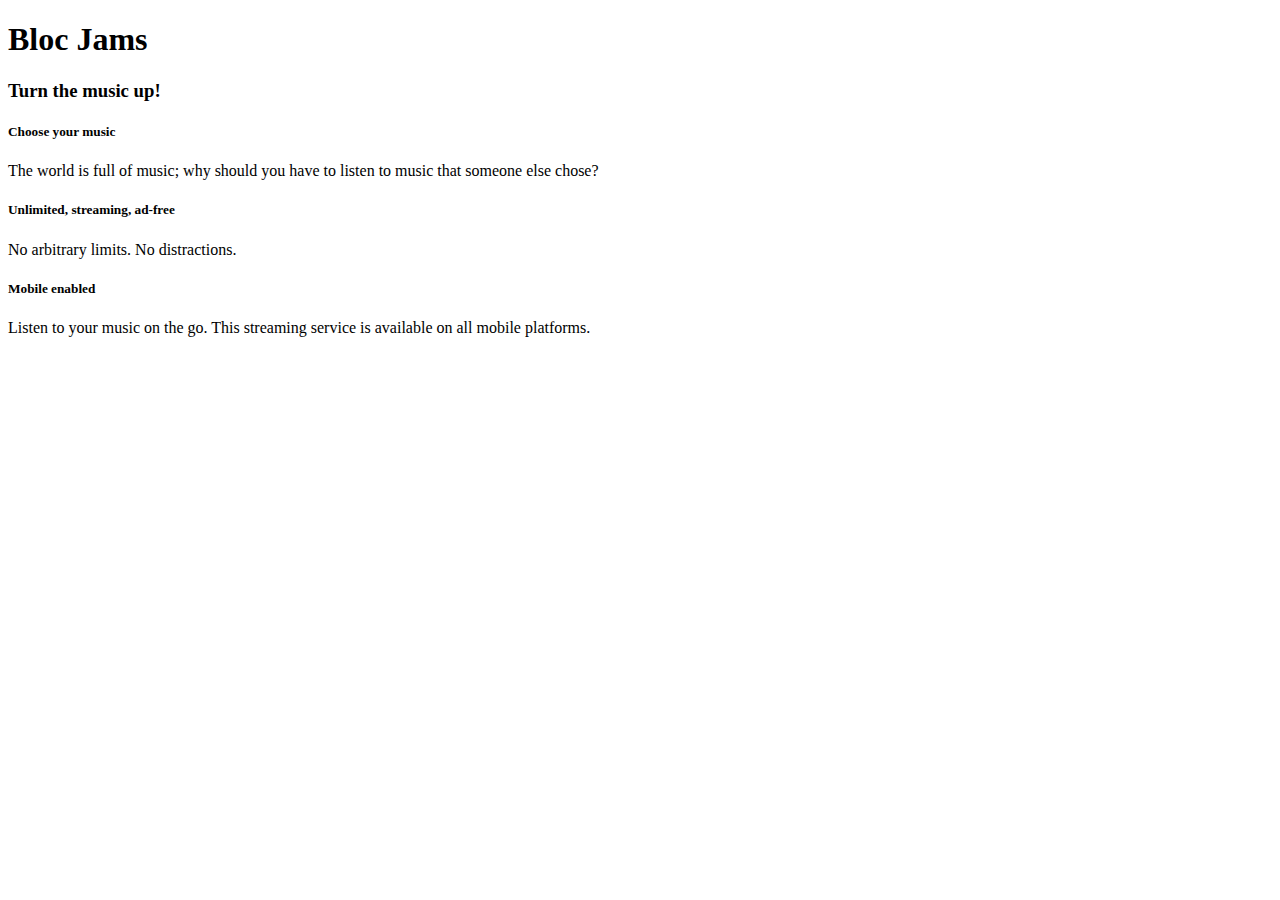
==== index.html @ de937436 "assignment completed" ====
<!DOCTYPE html>
<html>
    <head></head>
     <title>Bloc Jams</title>
    <body>
      <nav> <!-- navigation bar -->
      </nav>

      <section> <!-- hero content -->

        <h1>Bloc Jams</h1>
        <h3>Turn the music up!</h3>

      </section>

      <section> <!-- selling points -->

        <div>
                 <h5>Choose your music</h5>
                 <p>The world is full of music; why should you have to listen to music that someone else chose?</p>
        </div>

        <div>
                <h5>Unlimited, streaming, ad-free</h5>
                <p>No arbitrary limits. No distractions.</p>
        </div>

        <div>
                <h5>Mobile enabled</h5>
                <p>Listen to your music on the go. This streaming service is available on all mobile platforms.</p>
        </div>

      </section>


    </body>
</html>
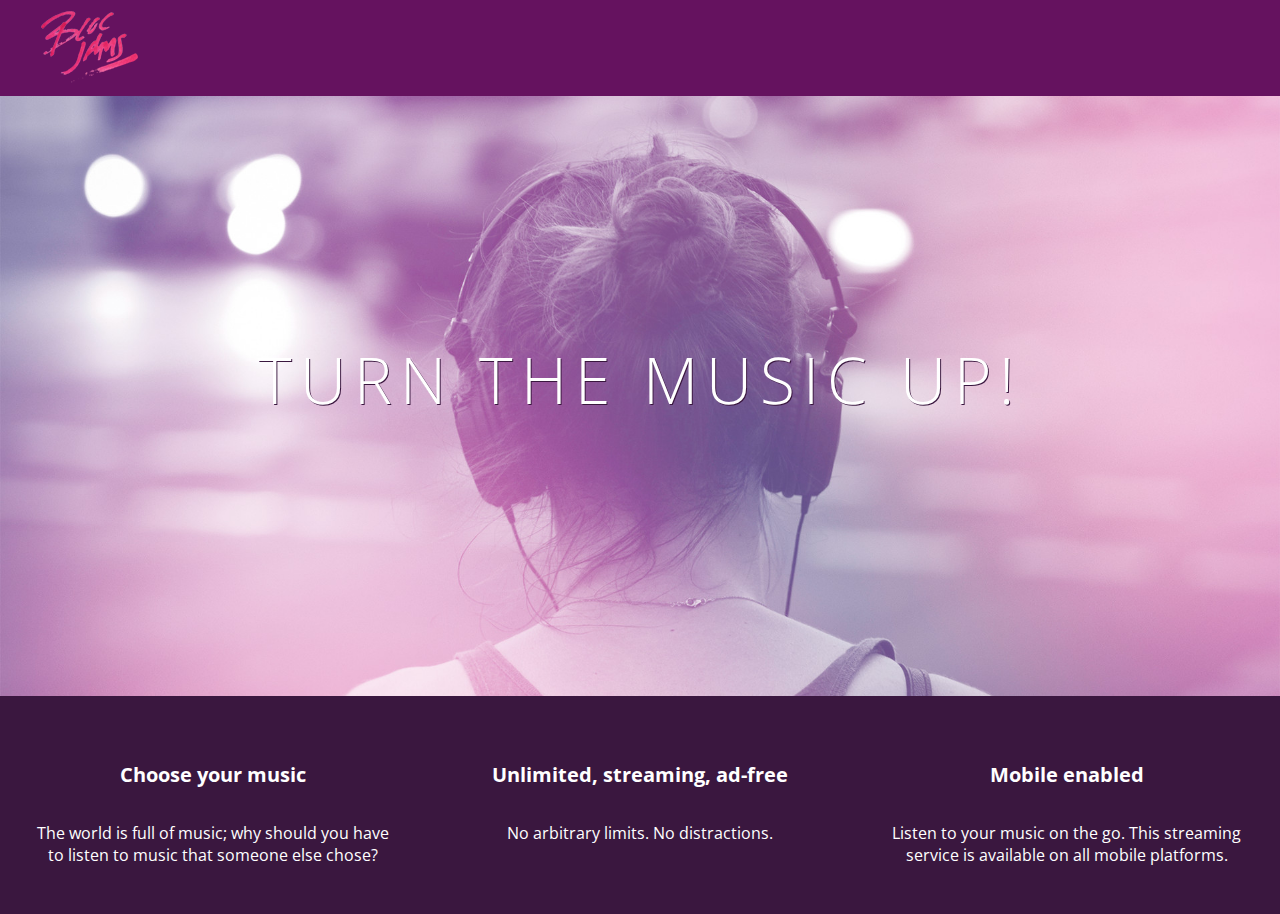
==== commit ed8afbbc: "checkpoint-6-style-css" ====
--- a/index.html
+++ b/index.html
@@ -2,32 +2,37 @@
 <html>
     <head></head>
      <title>Bloc Jams</title>
-    <body>
-      <nav> <!-- navigation bar -->
+       <link rel="stylesheet" type="text/css" href="styles/normalize.css">
+        <link rel="stylesheet" type="text/css" href="styles/main.css">
+        <link rel="stylesheet" type="text/css" href="http://fonts.googleapis.com/css?family=Open+Sans:400,800,600,700,300">
+        <link rel="stylesheet" type="text/css" href="http://code.ionicframework.com/ionicons/2.0.1/css/ionicons.min.css">
+    <body class="landing">
+      <nav class="navbar"> <!-- nav bar -->
+             <img src="assets/images/bloc_jams_logo.png" alt="bloc jams logo" class="logo">
       </nav>
 
-      <section> <!-- hero content -->
-
-        <h1>Bloc Jams</h1>
-        <h3>Turn the music up!</h3>
-
+      <section class="hero-content"> <!-- hero content -->
+        <h1 class="hero-title">Turn the music up!</h1>
       </section>
 
-      <section> <!-- selling points -->
 
-        <div>
-                 <h5>Choose your music</h5>
-                 <p>The world is full of music; why should you have to listen to music that someone else chose?</p>
+      <section class="selling-points"> <!-- selling points -->
+        <div class="point">
+               <span class="ion-music-note"></span>
+               <h5 class="point-title">Choose your music</h5>
+               <p class="point-description">The world is full of music; why should you have to listen to music that someone else chose?</p>
         </div>
 
-        <div>
-                <h5>Unlimited, streaming, ad-free</h5>
-                <p>No arbitrary limits. No distractions.</p>
+        <div class="point">
+                 <span class="ion-radio-waves"></span>
+                 <h5 class="point-title">Unlimited, streaming, ad-free</h5>
+                 <p class="point-description">No arbitrary limits. No distractions.</p>
         </div>
 
-        <div>
-                <h5>Mobile enabled</h5>
-                <p>Listen to your music on the go. This streaming service is available on all mobile platforms.</p>
+        <div class="point">
+                 <span class="ion-iphone"></span>
+                 <h5 class="point-title">Mobile enabled</h5>
+                 <p class="point-description">Listen to your music on the go. This streaming service is available on all mobile platforms.</p>
         </div>
 
       </section>
--- a/styles/main.css
+++ b/styles/main.css
@@ -0,0 +1,70 @@
+html {
+     height: 100%; /* makes sure our HTML takes up 100% of the browser window */
+     font-size: 100%;
+ }
+
+ body {
+     font-family: 'Open Sans'; /* sets our font to the "Open Sans" typeface */
+     color: white;             /* sets the text color to white */
+     min-height: 100%;         /* says the height of the body must be, at minimum, 100% of the window */
+ }
+
+ body.landing {
+     background-color: rgb(58,23,63); /* sets the background color to an RGB value (see below) */
+ }
+ .navbar {
+     padding: 0.5rem;
+     background-color: rgb(101,18,95);
+ }
+
+ .navbar .logo {
+     position: relative; /* positioning will be explained in a resource */
+     left: 2rem;
+ }
+ .hero-content {
+    position: relative; /* positioning will be explained in a resource */
+    min-height: 600px;  /* hero content element must be _at least_ 600 pixels */
+    background-image: url(../assets/images/bloc_jams_bg.jpg);
+    background-repeat: no-repeat;
+    background-position: center center;
+    background-size: cover;
+}
+.hero-content .hero-title {
+     position: absolute;             /* positioning will be explained in a resource */
+     top: 40%;                       /* positioning will be explained in a resource */
+     -webkit-transform: translateY(-50%);
+     -moz-transform: translateY(-50%);
+     -ms-transform: translateY(-50%);
+     transform: translateY(-50%);
+     width: 100%;                    /* makes sure the title inhabits the full width of its container */
+     text-align: center;             /* aligns text in the horizontal center of the element */
+     font-size: 4rem;                /* specifies the size of the font in root em units */
+     font-weight: 300;               /* makes the font thinner or lighter weight */
+     text-transform: uppercase;      /* transforms the text to be all uppercase lettering */
+     letter-spacing: 0.5rem;         /* puts 0.5 root ems worth of space between each letter */
+     text-shadow: 1px 1px 0px rgb(58,23,63); /* creates a shadow underneath the text for readability over the image */
+ }
+ .selling-points {
+    position: relative;
+    display: table;
+    width: 100%;
+    -webkit-box-sizing: border-box;
+    -moz-box-sizing: border-box;
+    box-sizing: border-box; /* we'll explain this in a resource */
+}
+.point {
+     display: table-cell;
+     position: relative;
+     width: 33.3%;
+     padding: 2rem;
+     text-align: center;
+ }
+ .point .point-title {
+    font-size: 1.25rem;
+}
+.ion-music-note,
+.ion-radio-waves,
+.ion-iphone {
+    color: rgb(233,50,117);
+    font-size: 5rem;
+}
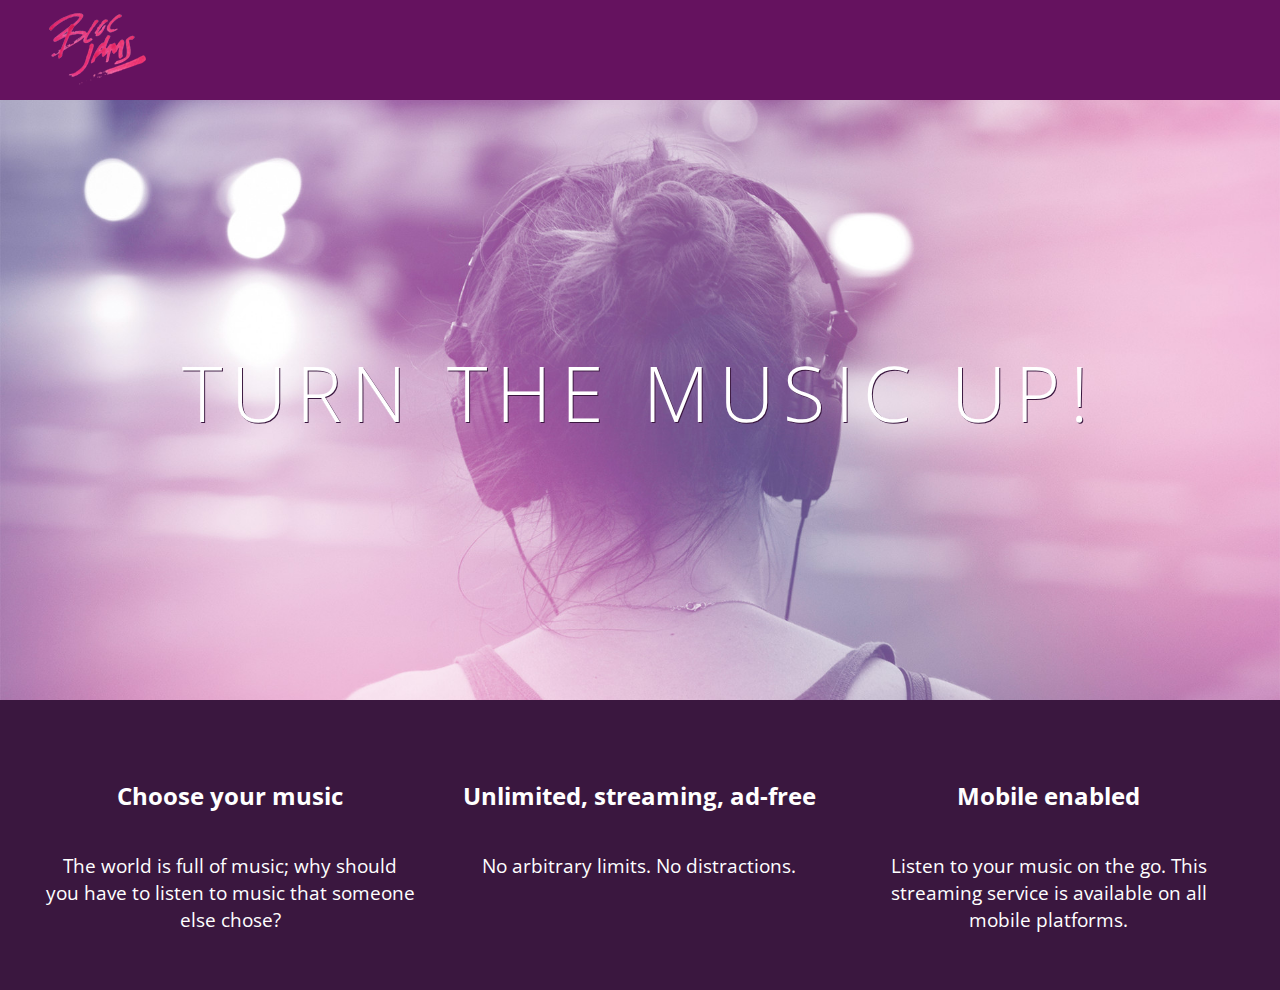
==== commit 733c0ef4: "checkpoint-7-clearfix" ====
--- a/index.html
+++ b/index.html
@@ -2,6 +2,8 @@
 <html>
     <head></head>
      <title>Bloc Jams</title>
+   <link rel="stylesheet" type="text/css" href="styles/landing.css">
+     <meta name="viewport" content="width=device-width, initial-scale=1">
        <link rel="stylesheet" type="text/css" href="styles/normalize.css">
         <link rel="stylesheet" type="text/css" href="styles/main.css">
         <link rel="stylesheet" type="text/css" href="http://fonts.googleapis.com/css?family=Open+Sans:400,800,600,700,300">
@@ -16,20 +18,23 @@
       </section>
 
 
-      <section class="selling-points"> <!-- selling points -->
-        <div class="point">
+         <section class="selling-points container clearfix"> <!-- selling points -->
+
+            <div class="point column third">
                <span class="ion-music-note"></span>
                <h5 class="point-title">Choose your music</h5>
                <p class="point-description">The world is full of music; why should you have to listen to music that someone else chose?</p>
         </div>
 
-        <div class="point">
+
+            <div class="point column third">
                  <span class="ion-radio-waves"></span>
                  <h5 class="point-title">Unlimited, streaming, ad-free</h5>
                  <p class="point-description">No arbitrary limits. No distractions.</p>
         </div>
 
-        <div class="point">
+
+            <div class="point column third">
                  <span class="ion-iphone"></span>
                  <h5 class="point-title">Mobile enabled</h5>
                  <p class="point-description">Listen to your music on the go. This streaming service is available on all mobile platforms.</p>
--- a/styles/landing.css
+++ b/styles/landing.css
@@ -0,0 +1,51 @@
+body.landing {
+     background-color: rgb(58,23,63);
+ }
+
+ .hero-content {
+     position: relative;
+     min-height: 600px;
+     background-image: url(../assets/images/bloc_jams_bg.jpg);
+     background-repeat: no-repeat;
+     background-position: center center;
+     background-size: cover;
+ }
+
+ .hero-content .hero-title {
+     position: absolute;
+     top: 40%;
+     -webkit-transform: translateY(-50%);
+     -moz-transform: translateY(-50%);
+     transform: translateY(-50%);
+     width: 100%;
+     text-align: center;
+     font-size: 4rem;
+     font-weight: 300;
+     text-transform: uppercase;
+     letter-spacing: 0.5rem;
+     text-shadow: 1px 1px 0px rgb(58,23,63);
+ }
+
+ .selling-points {
+     position: relative;
+
+ }
+
+ .point {
+
+     position: relative;
+     
+     padding: 2rem;
+     text-align: center;
+ }
+
+ .point .point-title {
+     font-size: 1.25rem;
+ }
+
+ .ion-music-note,
+ .ion-radio-waves,
+ .ion-iphone {
+     color: rgb(233,50,117);
+     font-size: 5rem;
+ }
--- a/styles/main.css
+++ b/styles/main.css
@@ -9,62 +9,51 @@
      min-height: 100%;         /* says the height of the body must be, at minimum, 100% of the window */
  }
 
- body.landing {
-     background-color: rgb(58,23,63); /* sets the background color to an RGB value (see below) */
- }
- .navbar {
-     padding: 0.5rem;
-     background-color: rgb(101,18,95);
- }
+*, *::before, *::after {
+    -moz-box-sizing: border-box;
+    -webkit-box-sizing: border-box;
+    box-sizing: border-box;
+}
+.navbar {
+    padding: 0.5rem;
+    background-color: rgb(101,18,95);
+}
 
- .navbar .logo {
-     position: relative; /* positioning will be explained in a resource */
-     left: 2rem;
- }
- .hero-content {
-    position: relative; /* positioning will be explained in a resource */
-    min-height: 600px;  /* hero content element must be _at least_ 600 pixels */
-    background-image: url(../assets/images/bloc_jams_bg.jpg);
-    background-repeat: no-repeat;
-    background-position: center center;
-    background-size: cover;
+.navbar > .logo {
+    position: relative;
+    left: 2rem;
 }
-.hero-content .hero-title {
-     position: absolute;             /* positioning will be explained in a resource */
-     top: 40%;                       /* positioning will be explained in a resource */
-     -webkit-transform: translateY(-50%);
-     -moz-transform: translateY(-50%);
-     -ms-transform: translateY(-50%);
-     transform: translateY(-50%);
-     width: 100%;                    /* makes sure the title inhabits the full width of its container */
-     text-align: center;             /* aligns text in the horizontal center of the element */
-     font-size: 4rem;                /* specifies the size of the font in root em units */
-     font-weight: 300;               /* makes the font thinner or lighter weight */
-     text-transform: uppercase;      /* transforms the text to be all uppercase lettering */
-     letter-spacing: 0.5rem;         /* puts 0.5 root ems worth of space between each letter */
-     text-shadow: 1px 1px 0px rgb(58,23,63); /* creates a shadow underneath the text for readability over the image */
- }
- .selling-points {
-    position: relative;
-    display: table;
-    width: 100%;
-    -webkit-box-sizing: border-box;
-    -moz-box-sizing: border-box;
-    box-sizing: border-box; /* we'll explain this in a resource */
+/* Medium and small screens (640px) */
+@media (min-width: 640px) {
+  html { font-size: 112%; }
 }
-.point {
-     display: table-cell;
-     position: relative;
-     width: 33.3%;
-     padding: 2rem;
-     text-align: center;
- }
- .point .point-title {
-    font-size: 1.25rem;
+.column {
+      float: left;
+      padding-left: 1rem;
+      padding-right: 1rem;
+  }
+
+/* Large screens (1024px) */
+@media (min-width: 1024px) {
+   html { font-size: 120%; }
 }
-.ion-music-note,
-.ion-radio-waves,
-.ion-iphone {
-    color: rgb(233,50,117);
-    font-size: 5rem;
+.container {
+    margin: 0 auto;
+    max-width: 64rem;
 }
+.column.full { width: 100%; }
+ .column.two-thirds { width: 66.7%; }
+ .column.half { width: 50%; }
+ .column.third { width: 33.3%; }
+ .column.fourth { width: 25%; }
+ .column.flow-opposite { float: right; }
+}
+.clearfix::before,
+.clearfix::after {
+   content: " ";
+   display: table;
+}
+
+.clearfix::after {
+   clear: both;
+}
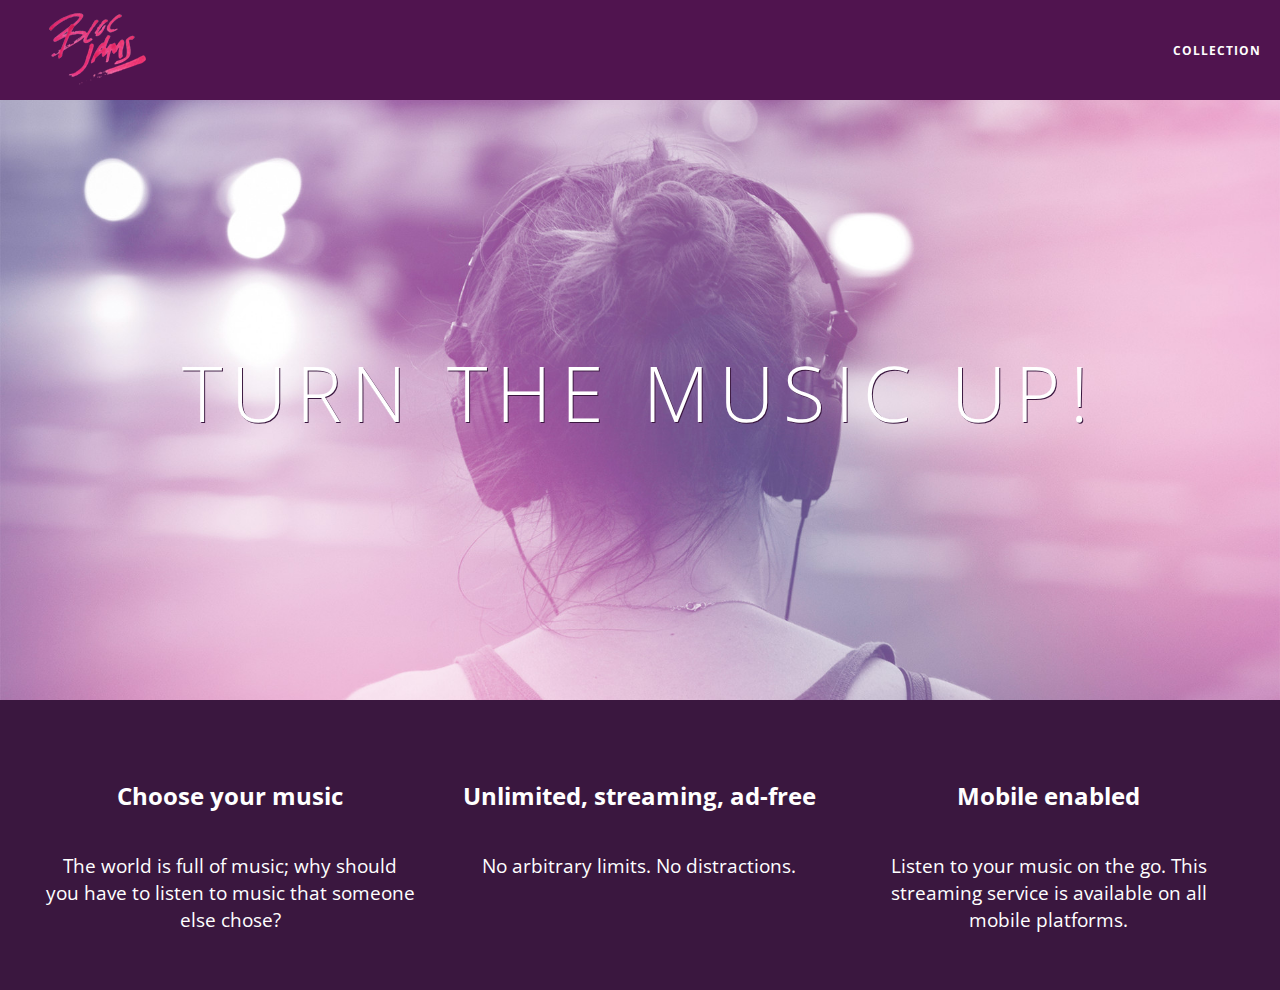
==== commit 4f322131: "checkpoint-8-collectionview" ====
--- a/index.html
+++ b/index.html
@@ -10,7 +10,12 @@
         <link rel="stylesheet" type="text/css" href="http://code.ionicframework.com/ionicons/2.0.1/css/ionicons.min.css">
     <body class="landing">
       <nav class="navbar"> <!-- nav bar -->
-             <img src="assets/images/bloc_jams_logo.png" alt="bloc jams logo" class="logo">
+        <a href="index.html" class="logo">
+        <img src="assets/images/bloc_jams_logo.png" alt="bloc jams logo">
+    </a>
+    <div class="links-container">
+        <a href="collection.html" class="navbar-link">collection</a>
+    </div>
       </nav>
 
       <section class="hero-content"> <!-- hero content -->
--- a/styles/main.css
+++ b/styles/main.css
@@ -15,14 +15,54 @@
     box-sizing: border-box;
 }
 .navbar {
+    position: relative;
     padding: 0.5rem;
-    background-color: rgb(101,18,95);
+    background-color: rgba(101,18,95,0.5);
+    z-index: 1;
 }
 
 .navbar > .logo {
     position: relative;
     left: 2rem;
+    cursor: pointer;  /* produces the finger-pointer icon when you hover over the logo */
 }
+.navbar .links-container {
+     display: table;
+     position: absolute;
+     top: 0;
+     right: 0;
+     height: 100px;
+     color: white;
+ }
+ .links-container .navbar-link {
+     display: table-cell;
+     position: relative;
+     height: 100%;
+     padding-left: 1rem;
+     padding-right: 1rem;
+     vertical-align: middle;
+    color: white;
+    font-size: 0.625rem;
+    letter-spacing: 0.05rem;
+    font-weight: 700;
+    text-transform: uppercase;
+    text-decoration: none;
+     cursor: pointer;
+   }
+   links-container .navbar-link:hover {
+     color: rgb(233,50,117);
+ }
+
+
+ .links-container a:active {
+   color: rgb(233,50,117);
+   background-color: white;
+
+ }
+
+
+
+
 /* Medium and small screens (640px) */
 @media (min-width: 640px) {
   html { font-size: 112%; }
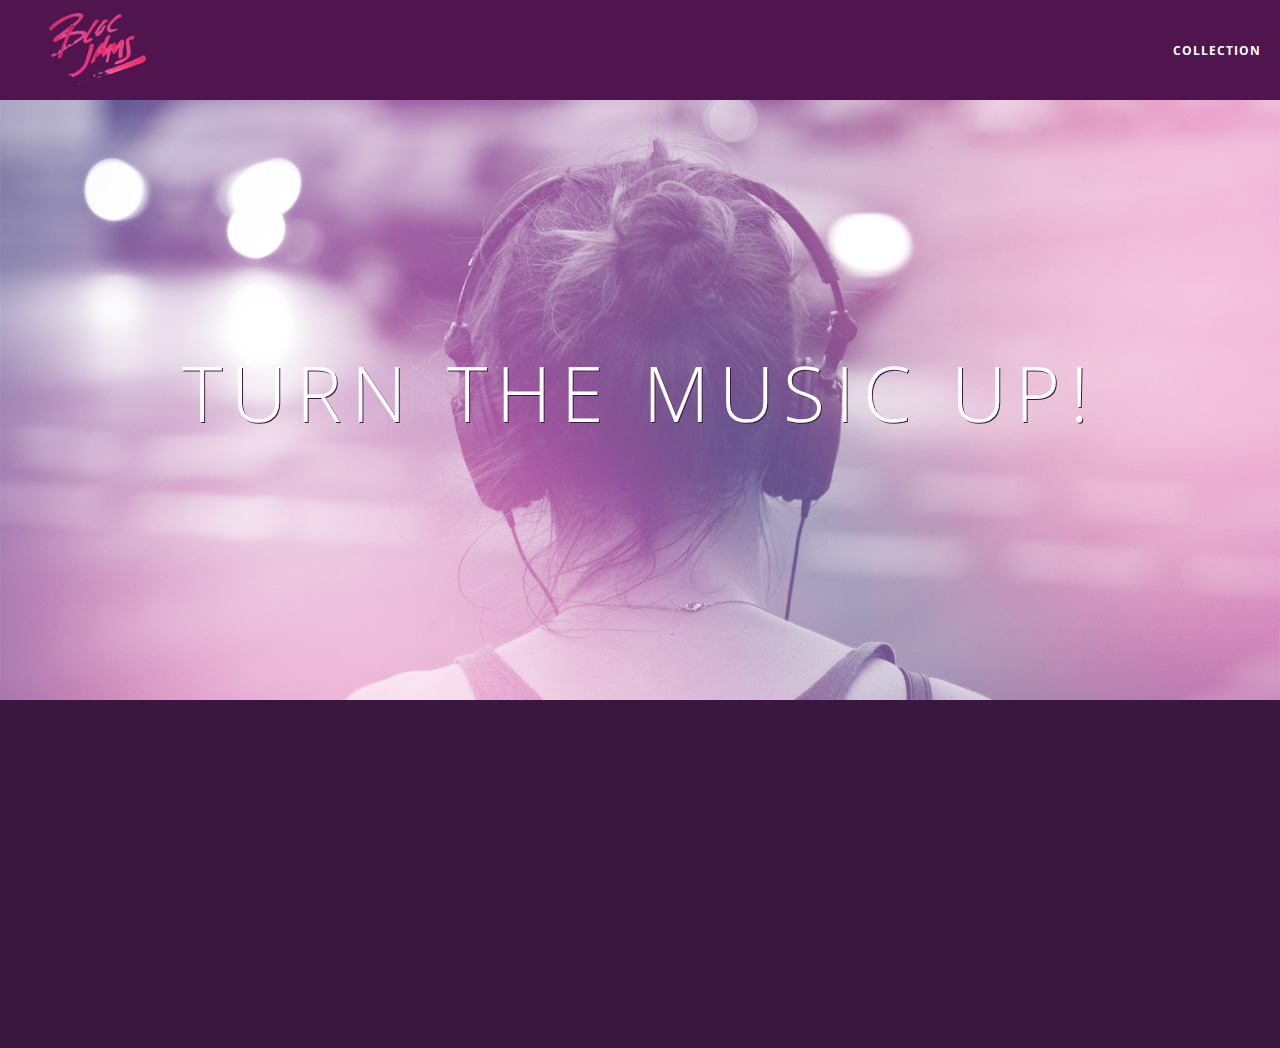
==== commit 4db350d9: "checkpoint-23-CollectionView" ====
--- a/index.html
+++ b/index.html
@@ -46,7 +46,9 @@
         </div>
 
       </section>
-
+        <script src="scripts/collection.js"></script>
+        <script src="scripts/utilities.js"></script>
+        <script src="scripts/landing.js"> </script>
 
     </body>
 </html>
--- a/styles/landing.css
+++ b/styles/landing.css
@@ -34,9 +34,19 @@
  .point {
 
      position: relative;
-     
+
      padding: 2rem;
      text-align: center;
+     opacity: 0;
+     -webkit-transform: scaleX(0.9) translateY(3rem);
+     -moz-transform: scaleX(0.9) translateY(3rem);
+     transform: scaleX(0.9) translateY(3rem);
+     -webkit-transition: all 0.25s ease-in-out;
+     -moz-transition: all 0.25s ease-in-out;
+     transition: all 0.25s ease-in-out;
+     -webkit-transition-delay: 0.2s;
+     -moz-transition-delay: 0.2s;
+     transition-delay: 0.2s;
  }
 
  .point .point-title {
--- a/styles/main.css
+++ b/styles/main.css
@@ -63,6 +63,7 @@
 
 
 
+
 /* Medium and small screens (640px) */
 @media (min-width: 640px) {
   html { font-size: 112%; }
@@ -81,6 +82,9 @@
     margin: 0 auto;
     max-width: 64rem;
 }
+.container.narrow {
+    max-width: 56rem;
+}
 .column.full { width: 100%; }
  .column.two-thirds { width: 66.7%; }
  .column.half { width: 50%; }
